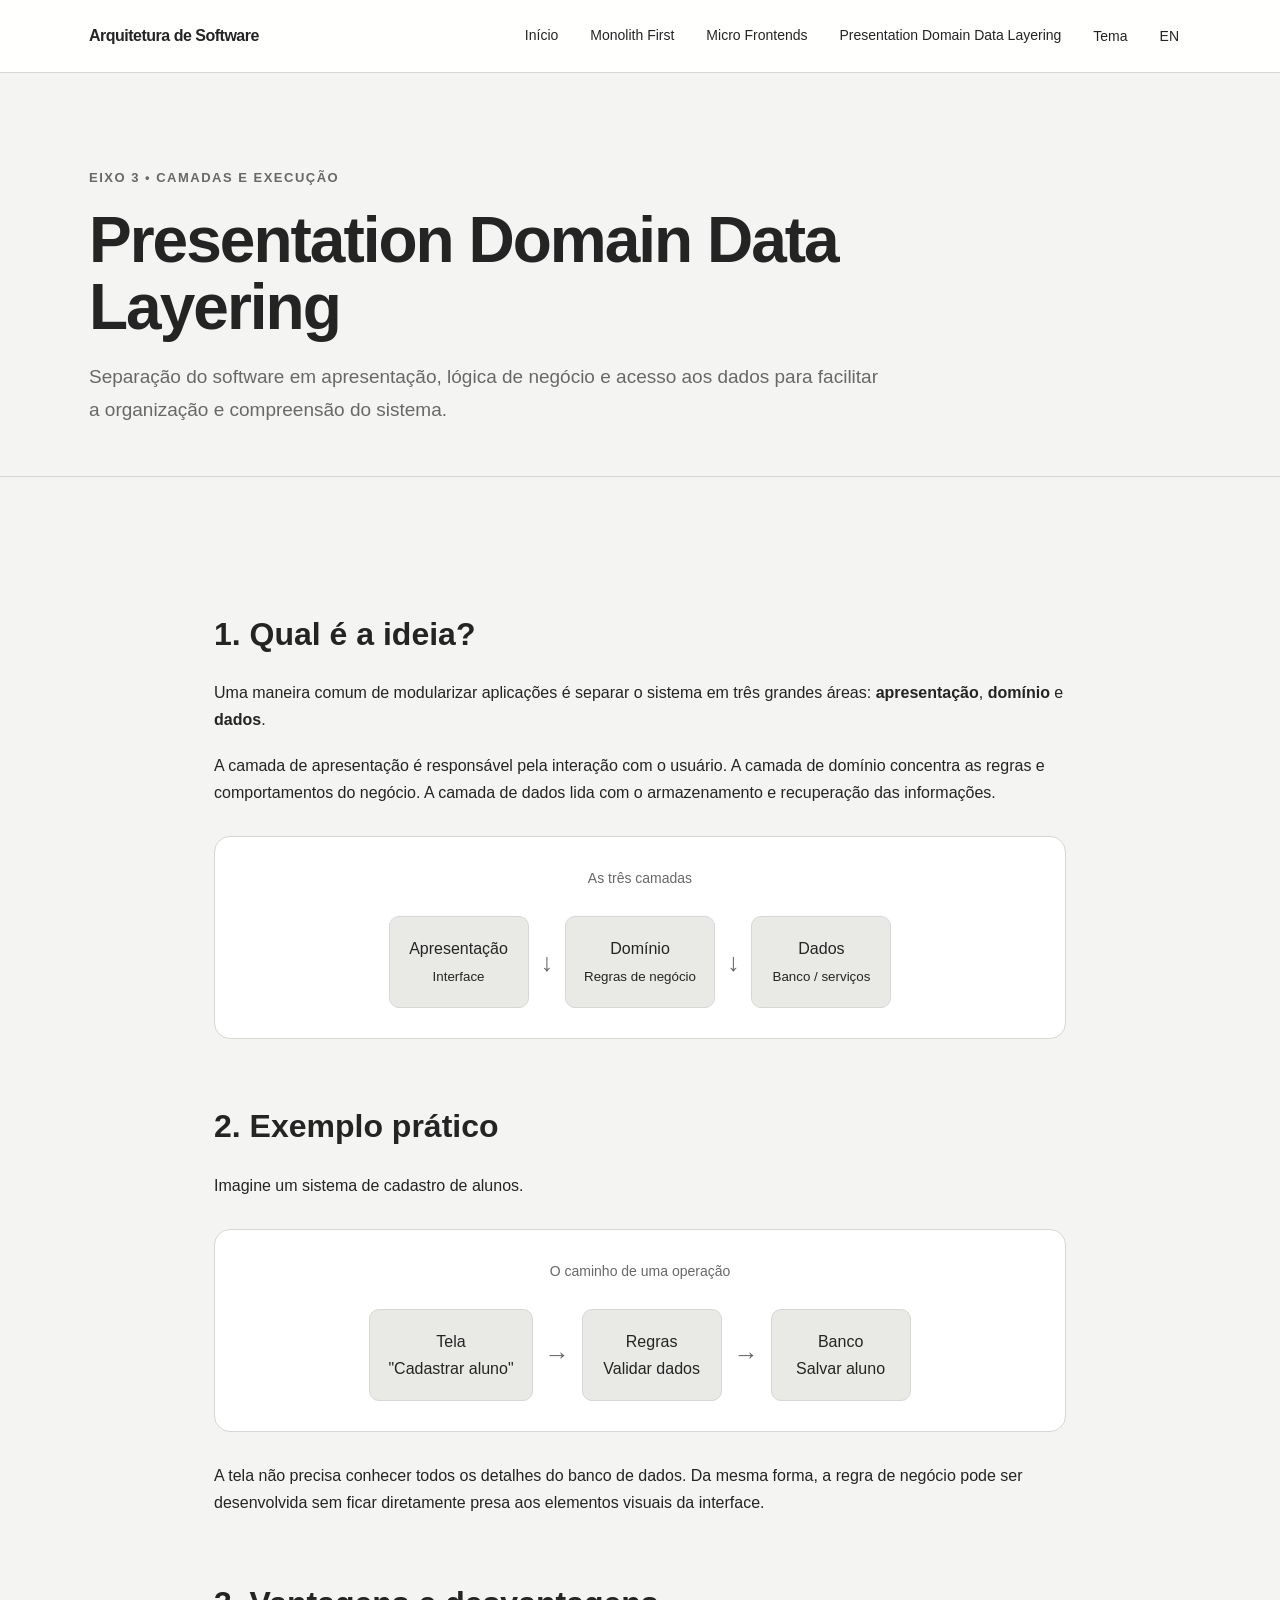
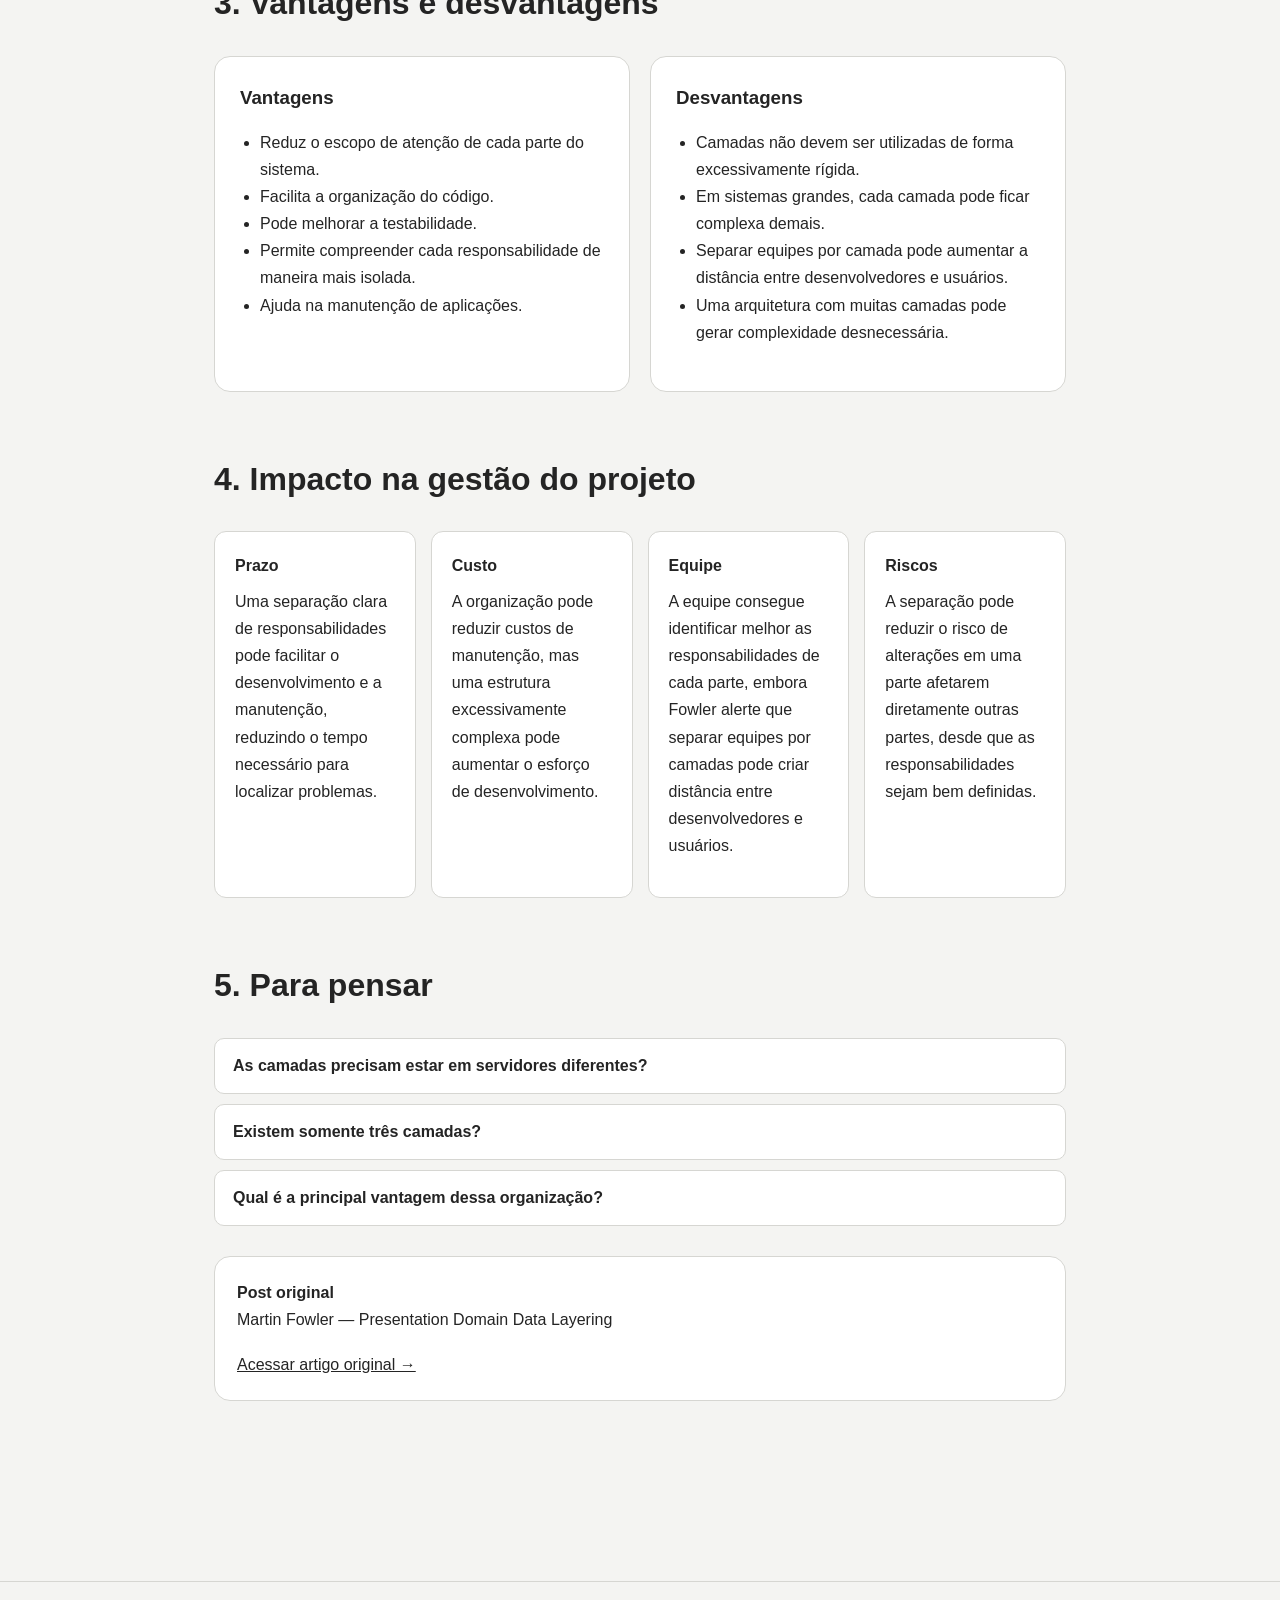
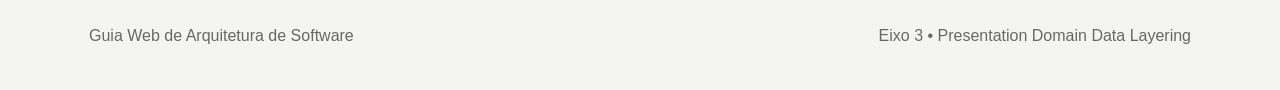
==== camadas.html @ c11b5539 "Cria guia web de arquitetura de software" ====
<!DOCTYPE html>
<html lang="pt-BR">

<head>

    <meta charset="UTF-8">

    <meta name="viewport" content="width=device-width, initial-scale=1.0">

    <title>Arquitetura em Camadas | Arquitetura de Software</title>

    <link rel="stylesheet" href="css/style.css">

</head>

<body>

<header class="navbar">

<div class="nav-container">

<a href="index.html" class="logo">
    Arquitetura de Software
</a>

<nav class="nav-links">

<a href="index.html">Início</a>

<a href="monolith-first.html">
    Monolith First
</a>

<a href="micro-frontends.html">
    Micro Frontends
</a>

<a href="camadas.html">
    Presentation Domain Data Layering
</a>

<button class="nav-button" id="themeButton">
    Tema
</button>

<button class="nav-button" id="languageButton">
    EN
</button>

</nav>

</div>

</header>


<main>

<section class="article-header">

<div class="container">

<span class="eyebrow">
    Eixo 3 • Camadas e execução
</span>

<h1>
    Presentation Domain Data Layering
</h1>

<p>
    Separação do software em apresentação, lógica de negócio e acesso
    aos dados para facilitar a organização e compreensão do sistema.
</p>

</div>

</section>


<section class="section">

<div class="container article">


<h2>
    1. Qual é a ideia?
</h2>

<p>
    Uma maneira comum de modularizar aplicações é separar o sistema em
    três grandes áreas: <strong>apresentação</strong>,
    <strong>domínio</strong> e <strong>dados</strong>.
</p>

<p>
    A camada de apresentação é responsável pela interação com o usuário.
    A camada de domínio concentra as regras e comportamentos do negócio.
    A camada de dados lida com o armazenamento e recuperação das informações.
</p>


<div class="diagram">

<div class="diagram-title">
    As três camadas
</div>

<div class="diagram-row">

<div class="diagram-box">
    Apresentação<br>
    <small>Interface</small>
</div>

<div class="arrow">
    ↓
</div>

<div class="diagram-box">
    Domínio<br>
    <small>Regras de negócio</small>
</div>

<div class="arrow">
    ↓
</div>

<div class="diagram-box">
    Dados<br>
    <small>Banco / serviços</small>
</div>

</div>

</div>


<h2>
    2. Exemplo prático
</h2>

<p>
    Imagine um sistema de cadastro de alunos.
</p>

<div class="diagram">

<div class="diagram-title">
    O caminho de uma operação
</div>

<div class="diagram-row">

<div class="diagram-box">
    Tela<br>
    "Cadastrar aluno"
</div>

<div class="arrow">
    →
</div>

<div class="diagram-box">
    Regras<br>
    Validar dados
</div>

<div class="arrow">
    →
</div>

<div class="diagram-box">
    Banco<br>
    Salvar aluno
</div>

</div>

</div>

<p>
    A tela não precisa conhecer todos os detalhes do banco de dados.
    Da mesma forma, a regra de negócio pode ser desenvolvida sem ficar
    diretamente presa aos elementos visuais da interface.
</p>


<h2>
    3. Vantagens e desvantagens
</h2>


<div class="pros-cons">

<div class="pros">

<h3>
    Vantagens
</h3>

<ul>

<li>
    Reduz o escopo de atenção de cada parte do sistema.
</li>

<li>
    Facilita a organização do código.
</li>

<li>
    Pode melhorar a testabilidade.
</li>

<li>
    Permite compreender cada responsabilidade de maneira mais isolada.
</li>

<li>
    Ajuda na manutenção de aplicações.
</li>

</ul>

</div>


<div class="cons">

<h3>
    Desvantagens
</h3>

<ul>

<li>
    Camadas não devem ser utilizadas de forma excessivamente rígida.
</li>

<li>
    Em sistemas grandes, cada camada pode ficar complexa demais.
</li>

<li>
    Separar equipes por camada pode aumentar a distância entre
    desenvolvedores e usuários.
</li>

<li>
    Uma arquitetura com muitas camadas pode gerar complexidade desnecessária.
</li>

</ul>

</div>

</div>


<h2>
    4. Impacto na gestão do projeto
</h2>

<div class="impact-grid">

<div class="impact-card">

<strong>
    Prazo
</strong>

<p>
    Uma separação clara de responsabilidades pode facilitar o desenvolvimento
    e a manutenção, reduzindo o tempo necessário para localizar problemas.
</p>

</div>


<div class="impact-card">

<strong>
    Custo
</strong>

<p>
    A organização pode reduzir custos de manutenção, mas uma estrutura
    excessivamente complexa pode aumentar o esforço de desenvolvimento.
</p>

</div>


<div class="impact-card">

<strong>
    Equipe
</strong>

<p>
    A equipe consegue identificar melhor as responsabilidades de cada parte,
    embora Fowler alerte que separar equipes por camadas pode criar distância
    entre desenvolvedores e usuários.
</p>

</div>


<div class="impact-card">

<strong>
    Riscos
</strong>

<p>
    A separação pode reduzir o risco de alterações em uma parte afetarem
    diretamente outras partes, desde que as responsabilidades sejam bem definidas.
</p>

</div>

</div>


<h2>
    5. Para pensar
</h2>

<div class="accordion">

<div class="accordion-item">

<button class="accordion-button">
    As camadas precisam estar em servidores diferentes?
</button>

<div class="accordion-content">

<p>
    Não. Fowler destaca que as camadas são principalmente uma separação
    lógica. As três podem estar executando no mesmo computador.
</p>

</div>

</div>


<div class="accordion-item">

<button class="accordion-button">
    Existem somente três camadas?
</button>

<div class="accordion-content">

<p>
    Não. É possível utilizar mais camadas. O importante é preservar uma
    separação coerente das responsabilidades e evitar complexidade sem necessidade.
</p>

</div>

</div>


<div class="accordion-item">

<button class="accordion-button">
    Qual é a principal vantagem dessa organização?
</button>

<div class="accordion-content">

<p>
    Uma das principais vantagens apontadas por Fowler é reduzir o escopo
    de atenção, permitindo que o desenvolvedor se concentre em uma parte
    do problema sem precisar considerar todas as outras ao mesmo tempo.
</p>

</div>

</div>

</div>


<div class="source-box">

<strong>
    Post original
</strong>

<p>
    Martin Fowler — Presentation Domain Data Layering
</p>

<a href="https://martinfowler.com/bliki/PresentationDomainDataLayering.html"
target="_blank">

Acessar artigo original →

</a>

</div>


</div>

</section>

</main>


<footer>

<div class="container footer-content">

<div>
    Guia Web de Arquitetura de Software
</div>

<div>
    Eixo 3 • Presentation Domain Data Layering
</div>

</div>

</footer>


<script src="js/script.js"></script>

</body>

</html>
---- css/style.css ----
:root {
    --bg: #f4f4f2;
    --surface: #ffffff;
    --surface-2: #e9e9e6;
    --text: #242424;
    --text-light: #686868;
    --border: #d6d6d2;
    --accent: #4d555c;
    --accent-dark: #30363b;
    --shadow: 0 10px 30px rgba(0, 0, 0, 0.06);
    --radius: 16px;
}

[data-theme="dark"] {
    --bg: #18191a;
    --surface: #222426;
    --surface-2: #2d3033;
    --text: #eeeeec;
    --text-light: #b8b8b4;
    --border: #404347;
    --accent: #c5c7c9;
    --accent-dark: #ffffff;
    --shadow: 0 10px 30px rgba(0, 0, 0, 0.25);
}

* {
    margin: 0;
    padding: 0;
    box-sizing: border-box;
}

html {
    scroll-behavior: smooth;
}

body {
    font-family: Arial, Helvetica, sans-serif;
    background: var(--bg);
    color: var(--text);
    line-height: 1.7;
}

a {
    color: inherit;
    text-decoration: none;
}

button {
    font-family: inherit;
}

/* NAVBAR */

.navbar {
    position: sticky;
    top: 0;
    z-index: 1000;
    background: rgba(255, 255, 255, 0.92);
    border-bottom: 1px solid var(--border);
    backdrop-filter: blur(10px);
}

[data-theme="dark"] .navbar {
    background: rgba(24, 25, 26, 0.92);
}

.nav-container {
    max-width: 1150px;
    margin: auto;
    padding: 16px 24px;
    display: flex;
    align-items: center;
    justify-content: space-between;
    gap: 20px;
}

.logo {
    font-weight: 700;
    letter-spacing: -0.5px;
}

.nav-links {
    display: flex;
    gap: 8px;
    flex-wrap: wrap;
}

.nav-links a,
.nav-button {
    border: none;
    background: transparent;
    color: var(--text);
    padding: 8px 12px;
    border-radius: 8px;
    cursor: pointer;
    font-size: 14px;
}

.nav-links a:hover,
.nav-button:hover {
    background: var(--surface-2);
}

/* CONTAINER */

.container {
    max-width: 1150px;
    margin: auto;
    padding: 0 24px;
}

/* HERO */

.hero {
    padding: 100px 0 80px;
}

.hero-content {
    max-width: 850px;
}

.eyebrow {
    display: inline-block;
    font-size: 13px;
    font-weight: 700;
    text-transform: uppercase;
    letter-spacing: 1.5px;
    color: var(--text-light);
    margin-bottom: 18px;
}

.hero h1 {
    font-size: clamp(42px, 7vw, 72px);
    line-height: 1.05;
    letter-spacing: -3px;
    margin-bottom: 25px;
}

.hero p {
    font-size: 20px;
    color: var(--text-light);
    max-width: 750px;
}

.hero-buttons {
    display: flex;
    gap: 12px;
    margin-top: 30px;
    flex-wrap: wrap;
}

/* BUTTONS */

.btn {
    display: inline-flex;
    align-items: center;
    justify-content: center;
    padding: 12px 18px;
    border-radius: 9px;
    border: 1px solid var(--border);
    transition: 0.2s;
}

.btn-primary {
    background: var(--accent-dark);
    color: white;
}

.btn-primary:hover {
    transform: translateY(-2px);
}

.btn-secondary {
    background: var(--surface);
}

.btn-secondary:hover {
    background: var(--surface-2);
}

/* CARDS */

.section {
    padding: 70px 0;
}

.section-title {
    font-size: 34px;
    letter-spacing: -1px;
    margin-bottom: 12px;
}

.section-description {
    color: var(--text-light);
    margin-bottom: 35px;
}

.cards {
    display: grid;
    grid-template-columns: repeat(3, 1fr);
    gap: 20px;
}

.card {
    background: var(--surface);
    border: 1px solid var(--border);
    border-radius: var(--radius);
    padding: 28px;
    box-shadow: var(--shadow);
    transition: 0.25s;
}

.card:hover {
    transform: translateY(-5px);
}

.card-number {
    font-size: 13px;
    color: var(--text-light);
    margin-bottom: 20px;
}

.card h3 {
    margin-bottom: 12px;
    font-size: 22px;
}

.card p {
    color: var(--text-light);
}

.card-link {
    display: inline-block;
    margin-top: 20px;
    font-weight: 700;
}

/* TAGS */

.tag {
    display: inline-block;
    background: var(--surface-2);
    border: 1px solid var(--border);
    padding: 5px 9px;
    border-radius: 100px;
    font-size: 12px;
    margin-bottom: 15px;
}

/* ARTICLE */

.article-header {
    padding: 90px 0 50px;
    border-bottom: 1px solid var(--border);
}

.article-header h1 {
    font-size: clamp(40px, 6vw, 64px);
    line-height: 1.05;
    letter-spacing: -2px;
    max-width: 850px;
}

.article-header p {
    margin-top: 20px;
    font-size: 19px;
    color: var(--text-light);
    max-width: 800px;
}

.article {
    max-width: 900px;
    margin: auto;
}

.article h2 {
    margin-top: 60px;
    margin-bottom: 18px;
    font-size: 32px;
}

.article h3 {
    margin-top: 30px;
    margin-bottom: 10px;
}

.article p {
    margin-bottom: 18px;
}

.article ul {
    margin: 15px 0 20px 25px;
}

.source-box {
    background: var(--surface);
    border: 1px solid var(--border);
    padding: 22px;
    border-radius: var(--radius);
    margin: 30px 0;
}

.source-box a {
    text-decoration: underline;
}

/* DIAGRAM */

.diagram {
    background: var(--surface);
    border: 1px solid var(--border);
    border-radius: var(--radius);
    padding: 30px;
    margin: 30px 0;
    overflow-x: auto;
}

.diagram-title {
    text-align: center;
    margin-bottom: 25px;
    color: var(--text-light);
    font-size: 14px;
}

.diagram-row {
    display: flex;
    align-items: center;
    justify-content: center;
    gap: 12px;
    min-width: 600px;
}

.diagram-box {
    background: var(--surface-2);
    border: 1px solid var(--border);
    border-radius: 10px;
    padding: 18px;
    text-align: center;
    min-width: 140px;
}

.arrow {
    font-size: 25px;
    color: var(--text-light);
}

/* IMPACT */

.impact-grid {
    display: grid;
    grid-template-columns: repeat(4, 1fr);
    gap: 15px;
    margin-top: 25px;
}

.impact-card {
    background: var(--surface);
    border: 1px solid var(--border);
    border-radius: 12px;
    padding: 20px;
}

.impact-card strong {
    display: block;
    margin-bottom: 8px;
}

/* ADVANTAGES */

.pros-cons {
    display: grid;
    grid-template-columns: 1fr 1fr;
    gap: 20px;
    margin-top: 25px;
}

.pros,
.cons {
    padding: 25px;
    border-radius: var(--radius);
    border: 1px solid var(--border);
    background: var(--surface);
}

.pros h3,
.cons h3 {
    margin-top: 0;
}

.pros ul,
.cons ul {
    margin-left: 20px;
}

/* ACCORDION */

.accordion {
    margin-top: 25px;
}

.accordion-item {
    border: 1px solid var(--border);
    border-radius: 10px;
    margin-bottom: 10px;
    overflow: hidden;
    background: var(--surface);
}

.accordion-button {
    width: 100%;
    padding: 18px;
    border: none;
    background: transparent;
    color: var(--text);
    text-align: left;
    font-size: 16px;
    font-weight: 700;
    cursor: pointer;
}

.accordion-content {
    display: none;
    padding: 0 18px 18px;
    color: var(--text-light);
}

.accordion-item.active .accordion-content {
    display: block;
}

/* FOOTER */

footer {
    margin-top: 80px;
    padding: 40px 0;
    border-top: 1px solid var(--border);
    color: var(--text-light);
}

.footer-content {
    display: flex;
    justify-content: space-between;
    gap: 20px;
}

/* RESPONSIVE */

@media (max-width: 850px) {
    .cards,
    .impact-grid {
        grid-template-columns: 1fr 1fr;
    }

    .nav-container {
        align-items: flex-start;
        flex-direction: column;
    }
}

@media (max-width: 600px) {
    .hero {
        padding: 70px 0 50px;
    }

    .cards,
    .impact-grid,
    .pros-cons {
        grid-template-columns: 1fr;
    }

    .hero h1 {
        letter-spacing: -2px;
    }

    .footer-content {
        flex-direction: column;
    }
}

[data-theme="dark"] .btn-primary {
    color: #000;
}
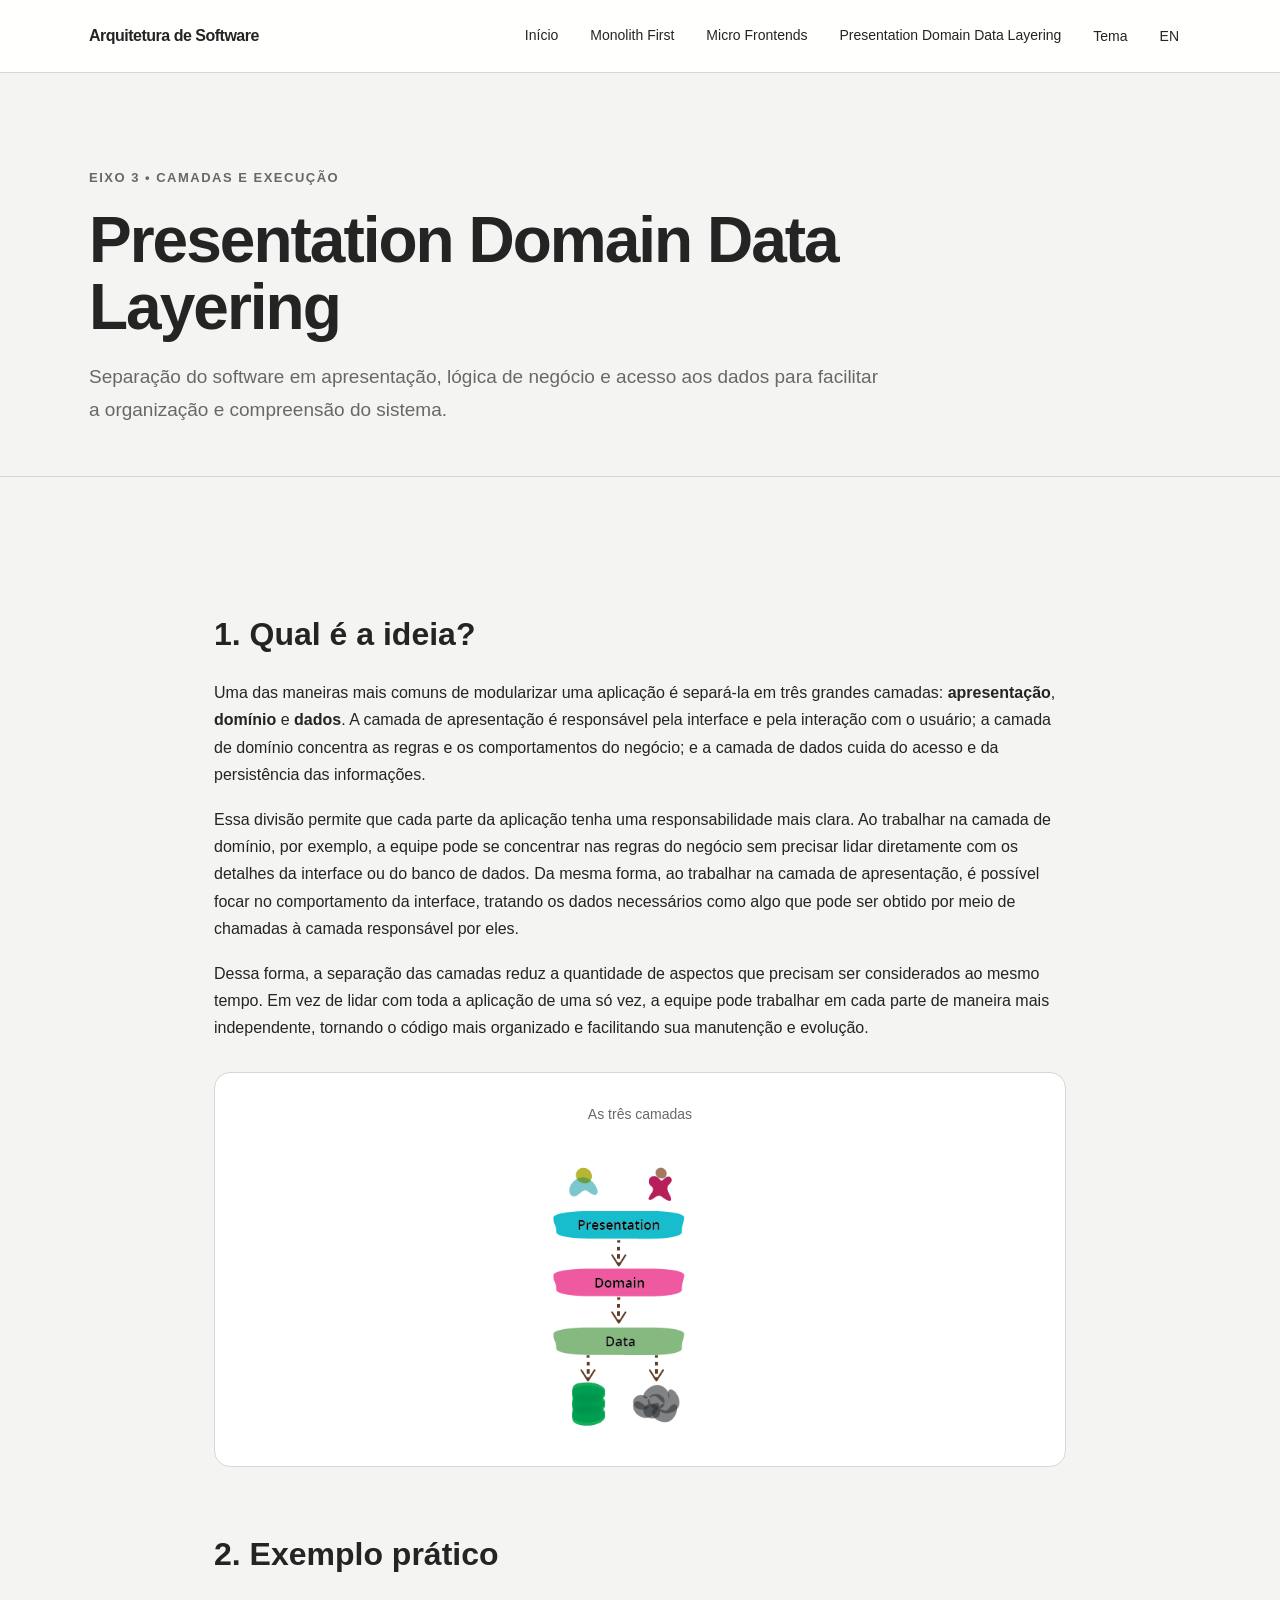
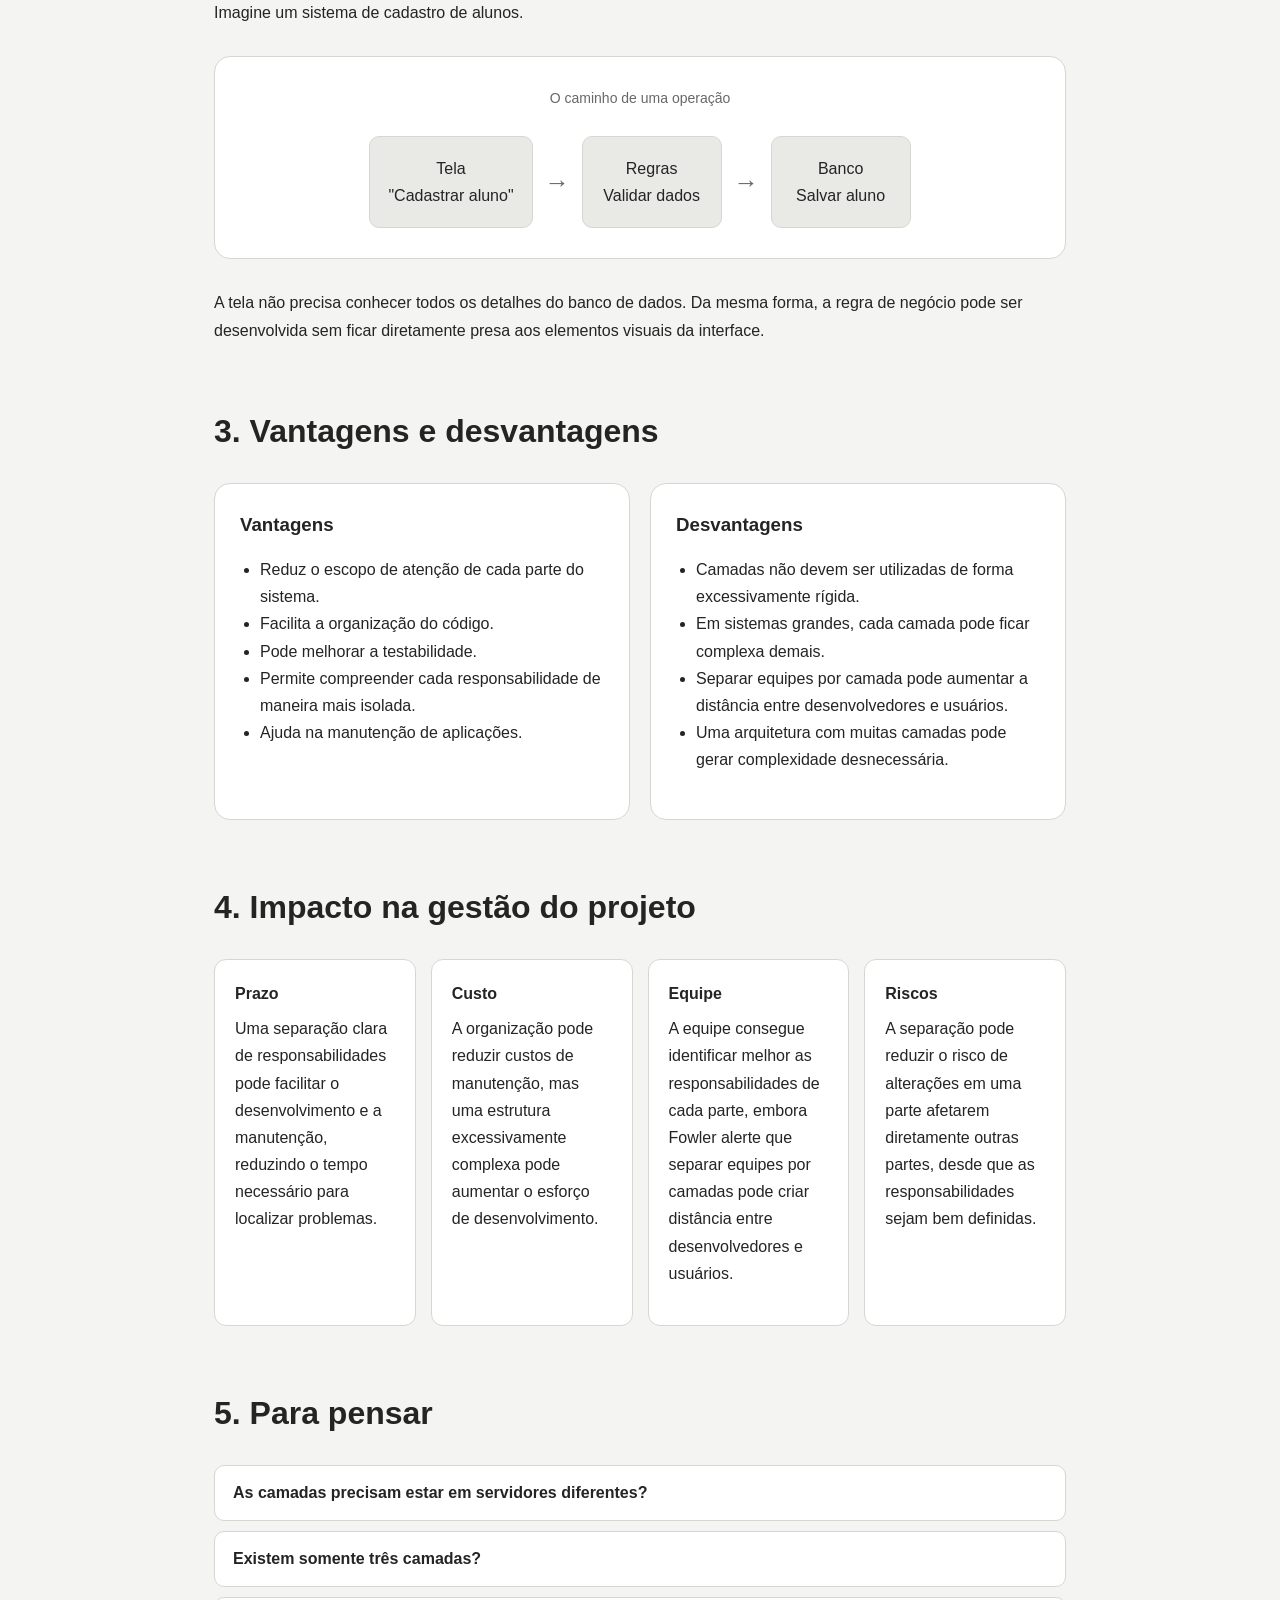
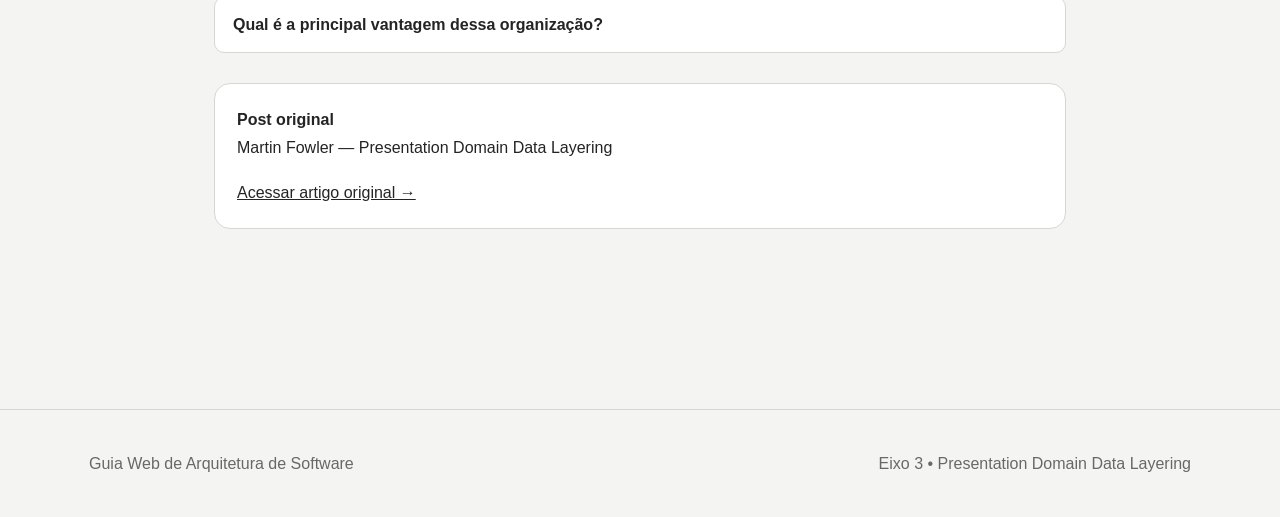
==== commit 7e7120b2: "Atualiza conteúdo e layout do site" ====
--- a/camadas.html
+++ b/camadas.html
@@ -84,55 +84,32 @@
 
 
 <h2>
-    1. Qual é a ideia?
+  1. Qual é a ideia?
 </h2>
 
 <p>
-    Uma maneira comum de modularizar aplicações é separar o sistema em
-    três grandes áreas: <strong>apresentação</strong>,
-    <strong>domínio</strong> e <strong>dados</strong>.
-</p>
-
-<p>
-    A camada de apresentação é responsável pela interação com o usuário.
-    A camada de domínio concentra as regras e comportamentos do negócio.
-    A camada de dados lida com o armazenamento e recuperação das informações.
+  Uma das maneiras mais comuns de modularizar uma aplicação é separá-la em três grandes camadas: <strong>apresentação</strong>, <strong>domínio</strong> e <strong>dados</strong>. A camada de apresentação é responsável pela interface e pela interação com o usuário; a camada de domínio concentra as regras e os comportamentos do negócio; e a camada de dados cuida do acesso e da persistência das informações.
+</p>
+
+<p>
+  Essa divisão permite que cada parte da aplicação tenha uma responsabilidade mais clara. Ao trabalhar na camada de domínio, por exemplo, a equipe pode se concentrar nas regras do negócio sem precisar lidar diretamente com os detalhes da interface ou do banco de dados. Da mesma forma, ao trabalhar na camada de apresentação, é possível focar no comportamento da interface, tratando os dados necessários como algo que pode ser obtido por meio de chamadas à camada responsável por eles.
+</p>
+
+<p>
+  Dessa forma, a separação das camadas reduz a quantidade de aspectos que precisam ser considerados ao mesmo tempo. Em vez de lidar com toda a aplicação de uma só vez, a equipe pode trabalhar em cada parte de maneira mais independente, tornando o código mais organizado e facilitando sua manutenção e evolução.
 </p>
 
 
 <div class="diagram">
-
-<div class="diagram-title">
-    As três camadas
-</div>
-
-<div class="diagram-row">
-
-<div class="diagram-box">
-    Apresentação<br>
-    <small>Interface</small>
-</div>
-
-<div class="arrow">
-    ↓
-</div>
-
-<div class="diagram-box">
-    Domínio<br>
-    <small>Regras de negócio</small>
-</div>
-
-<div class="arrow">
-    ↓
-</div>
-
-<div class="diagram-box">
-    Dados<br>
-    <small>Banco / serviços</small>
-</div>
-
-</div>
-
+    <div class="diagram-title">
+        As três camadas
+    </div>
+
+    <img 
+        src="images/camadas-arquitetura.png" 
+        alt="Diagrama das três camadas: apresentação, domínio e dados"
+        class="diagram-image"
+    >
 </div>
 
 
--- a/css/style.css
+++ b/css/style.css
@@ -479,4 +479,13 @@
 
 [data-theme="dark"] .btn-primary {
     color: #000;
+}
+
+.diagram-image {
+    display: block;
+    width: 100%;
+    max-width: 400px;
+    height: auto;
+    margin: 0 auto;
+    border-radius: 10px;
 }
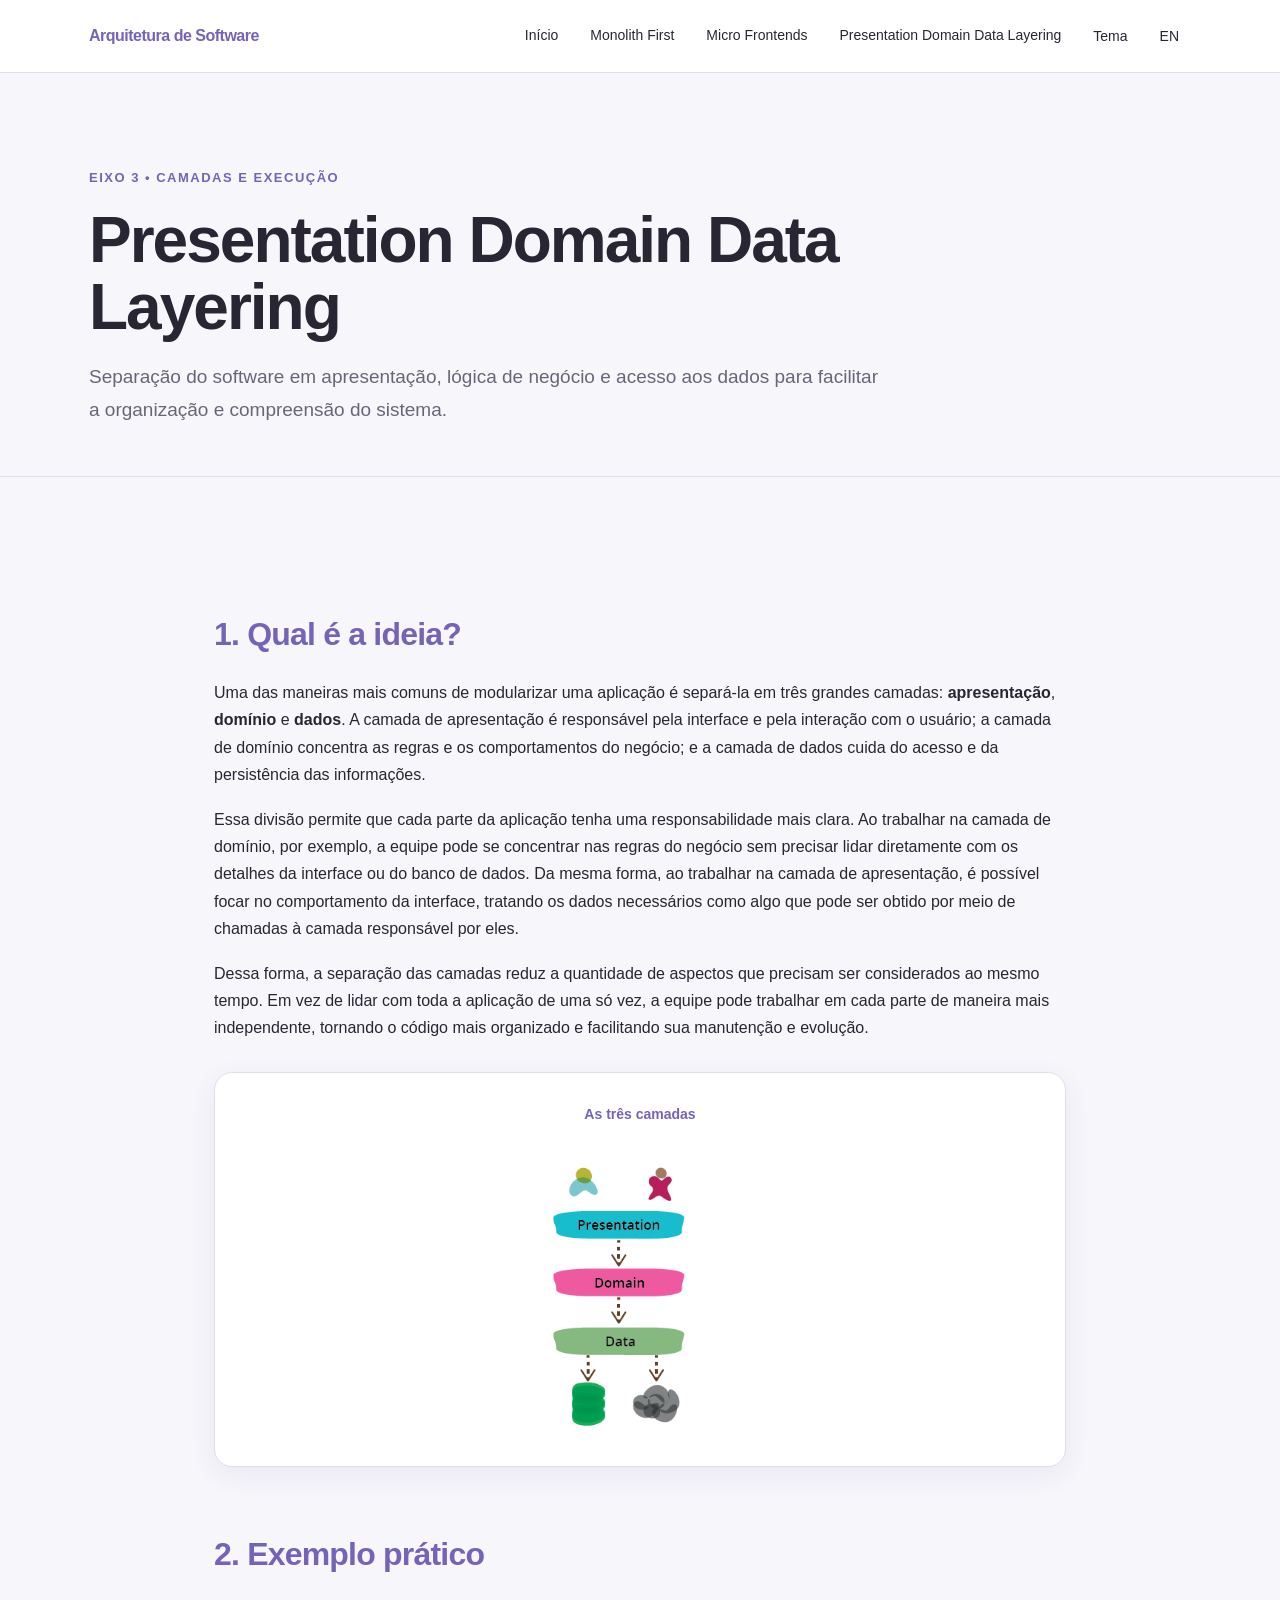
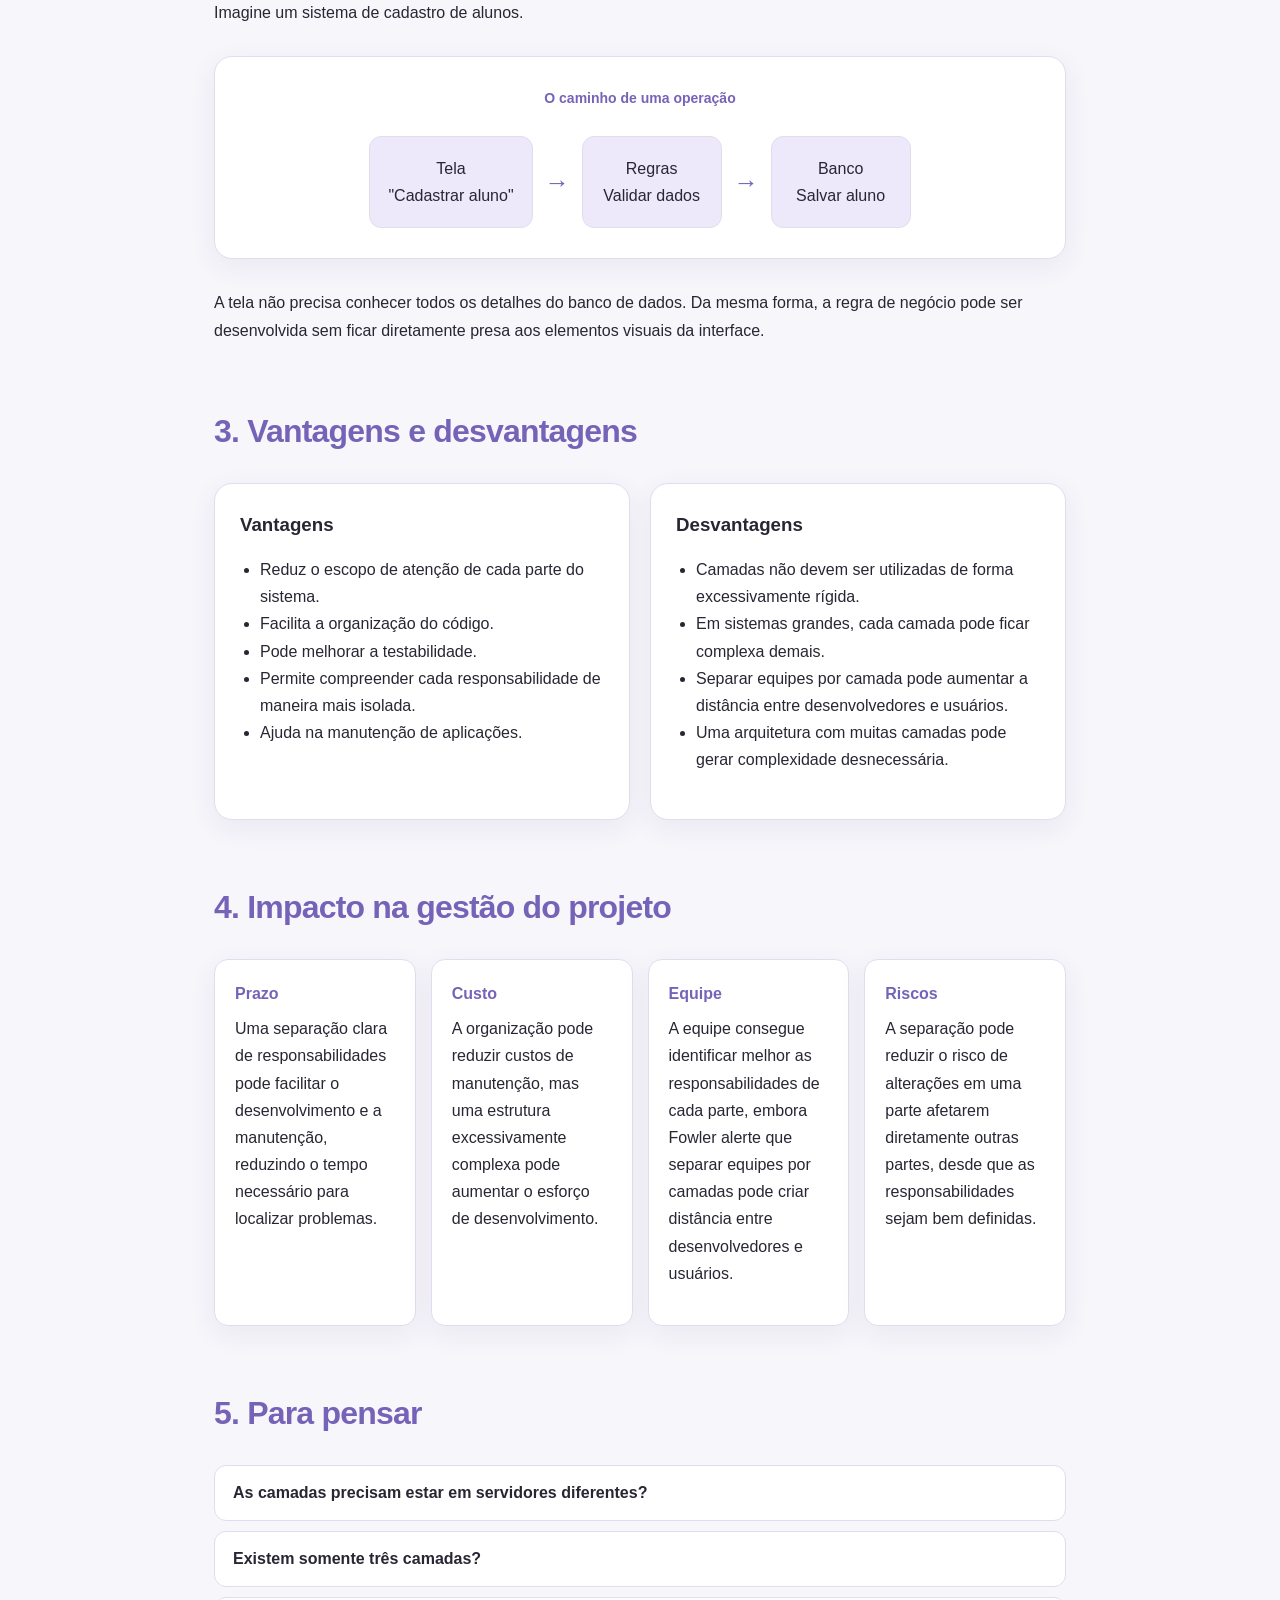
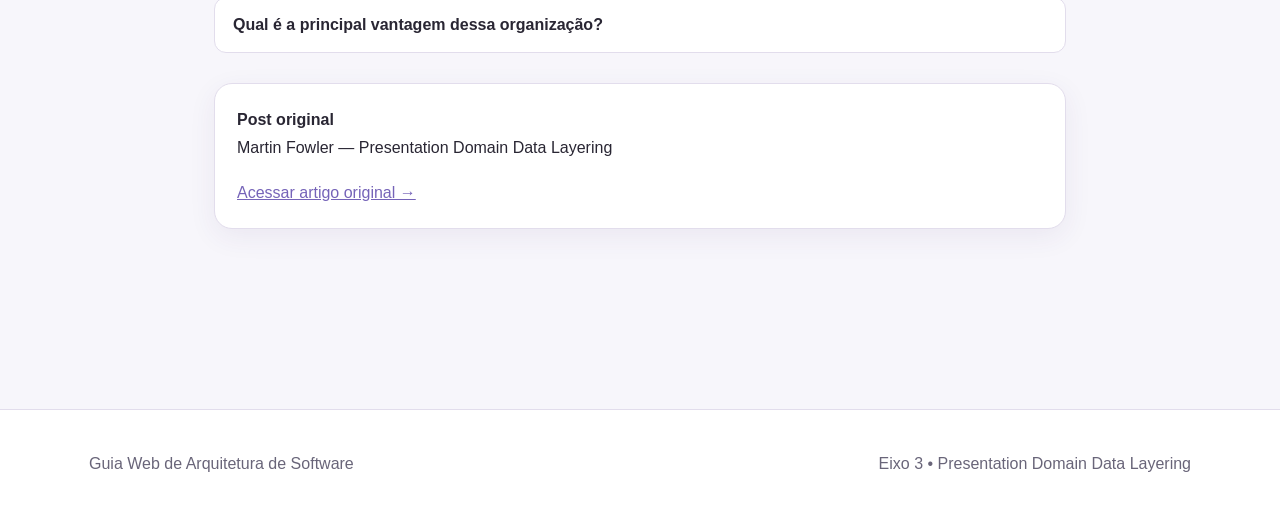
==== commit efd2f660: "Adiciona tradução para inglês" ====
--- a/camadas.html
+++ b/camadas.html
@@ -7,7 +7,11 @@
 
     <meta name="viewport" content="width=device-width, initial-scale=1.0">
 
-    <title>Arquitetura em Camadas | Arquitetura de Software</title>
+    <title
+        data-pt="Arquitetura em Camadas | Arquitetura de Software"
+        data-en="Layered Architecture | Software Architecture">
+        Arquitetura em Camadas | Arquitetura de Software
+    </title>
 
     <link rel="stylesheet" href="css/style.css">
 
@@ -25,21 +29,39 @@
 
 <nav class="nav-links">
 
-<a href="index.html">Início</a>
-
-<a href="monolith-first.html">
+<a
+    href="index.html"
+    data-pt="Início"
+    data-en="Home">
+    Início
+</a>
+
+<a
+    href="monolith-first.html"
+    data-pt="Monolith First"
+    data-en="Monolith First">
     Monolith First
 </a>
 
-<a href="micro-frontends.html">
+<a
+    href="micro-frontends.html"
+    data-pt="Micro Frontends"
+    data-en="Micro Frontends">
     Micro Frontends
 </a>
 
-<a href="camadas.html">
+<a
+    href="camadas.html"
+    data-pt="Presentation Domain Data Layering"
+    data-en="Presentation Domain Data Layering">
     Presentation Domain Data Layering
 </a>
 
-<button class="nav-button" id="themeButton">
+<button
+    class="nav-button"
+    id="themeButton"
+    data-pt="Tema"
+    data-en="Theme">
     Tema
 </button>
 
@@ -60,7 +82,10 @@
 
 <div class="container">
 
-<span class="eyebrow">
+<span
+    class="eyebrow"
+    data-pt="Eixo 3 • Camadas e execução"
+    data-en="Axis 3 • Layers and execution">
     Eixo 3 • Camadas e execução
 </span>
 
@@ -68,9 +93,10 @@
     Presentation Domain Data Layering
 </h1>
 
-<p>
-    Separação do software em apresentação, lógica de negócio e acesso
-    aos dados para facilitar a organização e compreensão do sistema.
+<p
+    data-pt="Separação do software em apresentação, lógica de negócio e acesso aos dados para facilitar a organização e compreensão do sistema."
+    data-en="Separation of software into presentation, business logic, and data access to make the system easier to organize and understand.">
+    Separação do software em apresentação, lógica de negócio e acesso aos dados para facilitar a organização e compreensão do sistema.
 </p>
 
 </div>
@@ -83,55 +109,80 @@
 <div class="container article">
 
 
-<h2>
-  1. Qual é a ideia?
+<h2
+    data-pt="1. Qual é a ideia?"
+    data-en="1. What is the idea?">
+    1. Qual é a ideia?
 </h2>
 
-<p>
-  Uma das maneiras mais comuns de modularizar uma aplicação é separá-la em três grandes camadas: <strong>apresentação</strong>, <strong>domínio</strong> e <strong>dados</strong>. A camada de apresentação é responsável pela interface e pela interação com o usuário; a camada de domínio concentra as regras e os comportamentos do negócio; e a camada de dados cuida do acesso e da persistência das informações.
-</p>
-
-<p>
-  Essa divisão permite que cada parte da aplicação tenha uma responsabilidade mais clara. Ao trabalhar na camada de domínio, por exemplo, a equipe pode se concentrar nas regras do negócio sem precisar lidar diretamente com os detalhes da interface ou do banco de dados. Da mesma forma, ao trabalhar na camada de apresentação, é possível focar no comportamento da interface, tratando os dados necessários como algo que pode ser obtido por meio de chamadas à camada responsável por eles.
-</p>
-
-<p>
-  Dessa forma, a separação das camadas reduz a quantidade de aspectos que precisam ser considerados ao mesmo tempo. Em vez de lidar com toda a aplicação de uma só vez, a equipe pode trabalhar em cada parte de maneira mais independente, tornando o código mais organizado e facilitando sua manutenção e evolução.
+<p
+    data-pt="Uma das maneiras mais comuns de modularizar uma aplicação é separá-la em três grandes camadas: <strong>apresentação</strong>, <strong>domínio</strong> e <strong>dados</strong>. A camada de apresentação é responsável pela interface e pela interação com o usuário; a camada de domínio concentra as regras e os comportamentos do negócio; e a camada de dados cuida do acesso e da persistência das informações."
+    data-en="One of the most common ways to modularize an application is to separate it into three main layers: <strong>presentation</strong>, <strong>domain</strong>, and <strong>data</strong>. The presentation layer is responsible for the interface and user interaction; the domain layer contains business rules and behaviors; and the data layer handles access to and persistence of information.">
+    Uma das maneiras mais comuns de modularizar uma aplicação é separá-la em três grandes camadas: <strong>apresentação</strong>, <strong>domínio</strong> e <strong>dados</strong>. A camada de apresentação é responsável pela interface e pela interação com o usuário; a camada de domínio concentra as regras e os comportamentos do negócio; e a camada de dados cuida do acesso e da persistência das informações.
+</p>
+
+<p
+    data-pt="Essa divisão permite que cada parte da aplicação tenha uma responsabilidade mais clara. Ao trabalhar na camada de domínio, por exemplo, a equipe pode se concentrar nas regras do negócio sem precisar lidar diretamente com os detalhes da interface ou do banco de dados. Da mesma forma, ao trabalhar na camada de apresentação, é possível focar no comportamento da interface, tratando os dados necessários como algo que pode ser obtido por meio de chamadas à camada responsável por eles."
+    data-en="This division gives each part of the application a clearer responsibility. When working on the domain layer, for example, the team can focus on business rules without having to deal directly with interface or database details. Likewise, when working on the presentation layer, the team can focus on interface behavior and treat the required data as something that can be obtained through calls to the responsible layer.">
+    Essa divisão permite que cada parte da aplicação tenha uma responsabilidade mais clara. Ao trabalhar na camada de domínio, por exemplo, a equipe pode se concentrar nas regras do negócio sem precisar lidar diretamente com os detalhes da interface ou do banco de dados. Da mesma forma, ao trabalhar na camada de apresentação, é possível focar no comportamento da interface, tratando os dados necessários como algo que pode ser obtido por meio de chamadas à camada responsável por eles.
+</p>
+
+<p
+    data-pt="Dessa forma, a separação das camadas reduz a quantidade de aspectos que precisam ser considerados ao mesmo tempo. Em vez de lidar com toda a aplicação de uma só vez, a equipe pode trabalhar em cada parte de maneira mais independente, tornando o código mais organizado e facilitando sua manutenção e evolução."
+    data-en="In this way, separating the layers reduces the number of aspects that need to be considered at the same time. Instead of dealing with the entire application at once, the team can work on each part more independently, making the code more organized and facilitating maintenance and evolution.">
+    Dessa forma, a separação das camadas reduz a quantidade de aspectos que precisam ser considerados ao mesmo tempo. Em vez de lidar com toda a aplicação de uma só vez, a equipe pode trabalhar em cada parte de maneira mais independente, tornando o código mais organizado e facilitando sua manutenção e evolução.
 </p>
 
 
 <div class="diagram">
-    <div class="diagram-title">
+
+    <div
+        class="diagram-title"
+        data-pt="As três camadas"
+        data-en="The three layers">
         As três camadas
     </div>
 
-    <img 
-        src="images/camadas-arquitetura.png" 
+    <img
+        src="images/camadas-arquitetura.png"
         alt="Diagrama das três camadas: apresentação, domínio e dados"
         class="diagram-image"
     >
-</div>
-
-
-<h2>
+
+</div>
+
+
+<h2
+    data-pt="2. Exemplo prático"
+    data-en="2. Practical example">
     2. Exemplo prático
 </h2>
 
-<p>
+<p
+    data-pt="Imagine um sistema de cadastro de alunos."
+    data-en="Imagine a student registration system.">
     Imagine um sistema de cadastro de alunos.
 </p>
 
+
 <div class="diagram">
 
-<div class="diagram-title">
+<div
+    class="diagram-title"
+    data-pt="O caminho de uma operação"
+    data-en="The path of an operation">
     O caminho de uma operação
 </div>
 
 <div class="diagram-row">
 
 <div class="diagram-box">
-    Tela<br>
-    "Cadastrar aluno"
+    <span
+        data-pt="Tela<br>&quot;Cadastrar aluno&quot;"
+        data-en="Interface<br>&quot;Register student&quot;">
+        Tela<br>
+        "Cadastrar aluno"
+    </span>
 </div>
 
 <div class="arrow">
@@ -139,8 +190,12 @@
 </div>
 
 <div class="diagram-box">
-    Regras<br>
-    Validar dados
+    <span
+        data-pt="Regras<br>Validar dados"
+        data-en="Rules<br>Validate data">
+        Regras<br>
+        Validar dados
+    </span>
 </div>
 
 <div class="arrow">
@@ -148,22 +203,31 @@
 </div>
 
 <div class="diagram-box">
-    Banco<br>
-    Salvar aluno
-</div>
-
-</div>
-
-</div>
-
-<p>
+    <span
+        data-pt="Banco<br>Salvar aluno"
+        data-en="Database<br>Save student">
+        Banco<br>
+        Salvar aluno
+    </span>
+</div>
+
+</div>
+
+</div>
+
+
+<p
+    data-pt="A tela não precisa conhecer todos os detalhes do banco de dados. Da mesma forma, a regra de negócio pode ser desenvolvida sem ficar diretamente presa aos elementos visuais da interface."
+    data-en="The interface does not need to know all the details of the database. Likewise, business rules can be developed without being directly tied to the visual elements of the interface.">
     A tela não precisa conhecer todos os detalhes do banco de dados.
     Da mesma forma, a regra de negócio pode ser desenvolvida sem ficar
     diretamente presa aos elementos visuais da interface.
 </p>
 
 
-<h2>
+<h2
+    data-pt="3. Vantagens e desvantagens"
+    data-en="3. Advantages and disadvantages">
     3. Vantagens e desvantagens
 </h2>
 
@@ -172,29 +236,41 @@
 
 <div class="pros">
 
-<h3>
+<h3
+    data-pt="Vantagens"
+    data-en="Advantages">
     Vantagens
 </h3>
 
 <ul>
 
-<li>
+<li
+    data-pt="Reduz o escopo de atenção de cada parte do sistema."
+    data-en="Reduces the scope of attention for each part of the system.">
     Reduz o escopo de atenção de cada parte do sistema.
 </li>
 
-<li>
+<li
+    data-pt="Facilita a organização do código."
+    data-en="Makes code organization easier.">
     Facilita a organização do código.
 </li>
 
-<li>
+<li
+    data-pt="Pode melhorar a testabilidade."
+    data-en="Can improve testability.">
     Pode melhorar a testabilidade.
 </li>
 
-<li>
+<li
+    data-pt="Permite compreender cada responsabilidade de maneira mais isolada."
+    data-en="Allows each responsibility to be understood more independently.">
     Permite compreender cada responsabilidade de maneira mais isolada.
 </li>
 
-<li>
+<li
+    data-pt="Ajuda na manutenção de aplicações."
+    data-en="Helps with application maintenance.">
     Ajuda na manutenção de aplicações.
 </li>
 
@@ -205,26 +281,36 @@
 
 <div class="cons">
 
-<h3>
+<h3
+    data-pt="Desvantagens"
+    data-en="Disadvantages">
     Desvantagens
 </h3>
 
 <ul>
 
-<li>
+<li
+    data-pt="Camadas não devem ser utilizadas de forma excessivamente rígida."
+    data-en="Layers should not be used in an excessively rigid way.">
     Camadas não devem ser utilizadas de forma excessivamente rígida.
 </li>
 
-<li>
+<li
+    data-pt="Em sistemas grandes, cada camada pode ficar complexa demais."
+    data-en="In large systems, each layer can become too complex.">
     Em sistemas grandes, cada camada pode ficar complexa demais.
 </li>
 
-<li>
+<li
+    data-pt="Separar equipes por camada pode aumentar a distância entre desenvolvedores e usuários."
+    data-en="Separating teams by layer can increase the distance between developers and users.">
     Separar equipes por camada pode aumentar a distância entre
     desenvolvedores e usuários.
 </li>
 
-<li>
+<li
+    data-pt="Uma arquitetura com muitas camadas pode gerar complexidade desnecessária."
+    data-en="An architecture with too many layers can create unnecessary complexity.">
     Uma arquitetura com muitas camadas pode gerar complexidade desnecessária.
 </li>
 
@@ -235,19 +321,27 @@
 </div>
 
 
-<h2>
+<h2
+    data-pt="4. Impacto na gestão do projeto"
+    data-en="4. Impact on project management">
     4. Impacto na gestão do projeto
 </h2>
 
+
 <div class="impact-grid">
 
+
 <div class="impact-card">
 
-<strong>
+<strong
+    data-pt="Prazo"
+    data-en="Deadline">
     Prazo
 </strong>
 
-<p>
+<p
+    data-pt="Uma separação clara de responsabilidades pode facilitar o desenvolvimento e a manutenção, reduzindo o tempo necessário para localizar problemas."
+    data-en="A clear separation of responsibilities can facilitate development and maintenance, reducing the time needed to locate problems.">
     Uma separação clara de responsabilidades pode facilitar o desenvolvimento
     e a manutenção, reduzindo o tempo necessário para localizar problemas.
 </p>
@@ -257,11 +351,15 @@
 
 <div class="impact-card">
 
-<strong>
+<strong
+    data-pt="Custo"
+    data-en="Cost">
     Custo
 </strong>
 
-<p>
+<p
+    data-pt="A organização pode reduzir custos de manutenção, mas uma estrutura excessivamente complexa pode aumentar o esforço de desenvolvimento."
+    data-en="The organization can reduce maintenance costs, but an excessively complex structure can increase development effort.">
     A organização pode reduzir custos de manutenção, mas uma estrutura
     excessivamente complexa pode aumentar o esforço de desenvolvimento.
 </p>
@@ -271,11 +369,15 @@
 
 <div class="impact-card">
 
-<strong>
+<strong
+    data-pt="Equipe"
+    data-en="Team">
     Equipe
 </strong>
 
-<p>
+<p
+    data-pt="A equipe consegue identificar melhor as responsabilidades de cada parte, embora Fowler alerte que separar equipes por camadas pode criar distância entre desenvolvedores e usuários."
+    data-en="The team can better identify the responsibilities of each part, although Fowler warns that separating teams by layers can create distance between developers and users.">
     A equipe consegue identificar melhor as responsabilidades de cada parte,
     embora Fowler alerte que separar equipes por camadas pode criar distância
     entre desenvolvedores e usuários.
@@ -286,11 +388,15 @@
 
 <div class="impact-card">
 
-<strong>
+<strong
+    data-pt="Riscos"
+    data-en="Risks">
     Riscos
 </strong>
 
-<p>
+<p
+    data-pt="A separação pode reduzir o risco de alterações em uma parte afetarem diretamente outras partes, desde que as responsabilidades sejam bem definidas."
+    data-en="The separation can reduce the risk of changes in one part directly affecting other parts, as long as responsibilities are clearly defined.">
     A separação pode reduzir o risco de alterações em uma parte afetarem
     diretamente outras partes, desde que as responsabilidades sejam bem definidas.
 </p>
@@ -300,21 +406,30 @@
 </div>
 
 
-<h2>
+<h2
+    data-pt="5. Para pensar"
+    data-en="5. Questions to consider">
     5. Para pensar
 </h2>
 
+
 <div class="accordion">
 
+
 <div class="accordion-item">
 
-<button class="accordion-button">
+<button
+    class="accordion-button"
+    data-pt="As camadas precisam estar em servidores diferentes?"
+    data-en="Do the layers need to be on different servers?">
     As camadas precisam estar em servidores diferentes?
 </button>
 
 <div class="accordion-content">
 
-<p>
+<p
+    data-pt="Não. Fowler destaca que as camadas são principalmente uma separação lógica. As três podem estar executando no mesmo computador."
+    data-en="No. Fowler emphasizes that layers are mainly a logical separation. All three can run on the same computer.">
     Não. Fowler destaca que as camadas são principalmente uma separação
     lógica. As três podem estar executando no mesmo computador.
 </p>
@@ -326,13 +441,18 @@
 
 <div class="accordion-item">
 
-<button class="accordion-button">
+<button
+    class="accordion-button"
+    data-pt="Existem somente três camadas?"
+    data-en="Are there only three layers?">
     Existem somente três camadas?
 </button>
 
 <div class="accordion-content">
 
-<p>
+<p
+    data-pt="Não. É possível utilizar mais camadas. O importante é preservar uma separação coerente das responsabilidades e evitar complexidade sem necessidade."
+    data-en="No. It is possible to use more layers. The important thing is to maintain a coherent separation of responsibilities and avoid unnecessary complexity.">
     Não. É possível utilizar mais camadas. O importante é preservar uma
     separação coerente das responsabilidades e evitar complexidade sem necessidade.
 </p>
@@ -344,13 +464,18 @@
 
 <div class="accordion-item">
 
-<button class="accordion-button">
+<button
+    class="accordion-button"
+    data-pt="Qual é a principal vantagem dessa organização?"
+    data-en="What is the main advantage of this organization?">
     Qual é a principal vantagem dessa organização?
 </button>
 
 <div class="accordion-content">
 
-<p>
+<p
+    data-pt="Uma das principais vantagens apontadas por Fowler é reduzir o escopo de atenção, permitindo que o desenvolvedor se concentre em uma parte do problema sem precisar considerar todas as outras ao mesmo tempo."
+    data-en="One of the main advantages pointed out by Fowler is reducing the scope of attention, allowing developers to focus on one part of the problem without having to consider all the others at the same time.">
     Uma das principais vantagens apontadas por Fowler é reduzir o escopo
     de atenção, permitindo que o desenvolvedor se concentre em uma parte
     do problema sem precisar considerar todas as outras ao mesmo tempo.
@@ -365,7 +490,9 @@
 
 <div class="source-box">
 
-<strong>
+<strong
+    data-pt="Post original"
+    data-en="Original post">
     Post original
 </strong>
 
@@ -373,11 +500,12 @@
     Martin Fowler — Presentation Domain Data Layering
 </p>
 
-<a href="https://martinfowler.com/bliki/PresentationDomainDataLayering.html"
-target="_blank">
-
-Acessar artigo original →
-
+<a
+    href="https://martinfowler.com/bliki/PresentationDomainDataLayering.html"
+    target="_blank"
+    data-pt="Acessar artigo original →"
+    data-en="Access original article →">
+    Acessar artigo original →
 </a>
 
 </div>
@@ -394,11 +522,15 @@
 
 <div class="container footer-content">
 
-<div>
+<div
+    data-pt="Guia Web de Arquitetura de Software"
+    data-en="Software Architecture Web Guide">
     Guia Web de Arquitetura de Software
 </div>
 
-<div>
+<div
+    data-pt="Eixo 3 • Presentation Domain Data Layering"
+    data-en="Axis 3 • Presentation Domain Data Layering">
     Eixo 3 • Presentation Domain Data Layering
 </div>
 
--- a/css/style.css
+++ b/css/style.css
@@ -1,26 +1,27 @@
+
 :root {
-    --bg: #f4f4f2;
-    --surface: #ffffff;
-    --surface-2: #e9e9e6;
-    --text: #242424;
-    --text-light: #686868;
-    --border: #d6d6d2;
-    --accent: #4d555c;
-    --accent-dark: #30363b;
-    --shadow: 0 10px 30px rgba(0, 0, 0, 0.06);
-    --radius: 16px;
+    --bg: #F7F6FB;
+    --surface: #FFFFFF;
+    --surface-2: #EDE8FA;
+    --text: #292633;
+    --text-light: #696579;
+    --border: #E2DDEC;
+    --accent: #7563B8;
+    --accent-dark: #5D4A9B;
+    --shadow: 0 8px 28px rgba(65, 49, 112, 0.07);
+    --radius: 18px;
 }
 
 [data-theme="dark"] {
-    --bg: #18191a;
-    --surface: #222426;
-    --surface-2: #2d3033;
-    --text: #eeeeec;
-    --text-light: #b8b8b4;
-    --border: #404347;
-    --accent: #c5c7c9;
-    --accent-dark: #ffffff;
-    --shadow: 0 10px 30px rgba(0, 0, 0, 0.25);
+    --bg: #17151E;
+    --surface: #211E2B;
+    --surface-2: #302A40;
+    --text: #F2EFFA;
+    --text-light: #BDB6CE;
+    --border: #40384F;
+    --accent: #A997EF;
+    --accent-dark: #C0B3FF;
+    --shadow: 0 8px 28px rgba(0, 0, 0, 0.22);
 }
 
 * {
@@ -61,7 +62,7 @@
 }
 
 [data-theme="dark"] .navbar {
-    background: rgba(24, 25, 26, 0.92);
+    background: rgba(23, 21, 30, 0.94);
 }
 
 .nav-container {
@@ -75,8 +76,9 @@
 }
 
 .logo {
-    font-weight: 700;
+    font-weight: 800;
     letter-spacing: -0.5px;
+    color: var(--accent);
 }
 
 .nav-links {
@@ -94,11 +96,13 @@
     border-radius: 8px;
     cursor: pointer;
     font-size: 14px;
+    transition: background 0.2s, color 0.2s;
 }
 
 .nav-links a:hover,
 .nav-button:hover {
     background: var(--surface-2);
+    color: var(--accent);
 }
 
 /* CONTAINER */
@@ -125,14 +129,14 @@
     font-weight: 700;
     text-transform: uppercase;
     letter-spacing: 1.5px;
-    color: var(--text-light);
+    color: var(--accent);
     margin-bottom: 18px;
 }
 
 .hero h1 {
     font-size: clamp(42px, 7vw, 72px);
     line-height: 1.05;
-    letter-spacing: -3px;
+    letter-spacing: -2.5px;
     margin-bottom: 25px;
 }
 
@@ -140,6 +144,7 @@
     font-size: 20px;
     color: var(--text-light);
     max-width: 750px;
+    line-height: 1.8;
 }
 
 .hero-buttons {
@@ -156,29 +161,48 @@
     align-items: center;
     justify-content: center;
     padding: 12px 18px;
-    border-radius: 9px;
-    border: 1px solid var(--border);
-    transition: 0.2s;
+    border-radius: 10px;
+    border: 1px solid var(--border);
+    font-weight: 600;
+    transition: transform 0.2s, box-shadow 0.2s,
+                background 0.2s;
 }
 
 .btn-primary {
+    background: var(--accent);
+    color: #FFFFFF;
+    border-color: var(--accent);
+    box-shadow: 0 5px 14px rgba(117, 99, 184, 0.2);
+}
+
+.btn-primary:hover {
     background: var(--accent-dark);
-    color: white;
-}
-
-.btn-primary:hover {
+    border-color: var(--accent-dark);
+    color: #FFFFFF;
     transform: translateY(-2px);
+    box-shadow: 0 8px 20px rgba(117, 99, 184, 0.25);
+}
+
+[data-theme="dark"] .btn-primary {
+    color: #211832;
+}
+
+[data-theme="dark"] .btn-primary:hover {
+    color: #211832;
 }
 
 .btn-secondary {
     background: var(--surface);
+    border-color: var(--border);
 }
 
 .btn-secondary:hover {
     background: var(--surface-2);
-}
-
-/* CARDS */
+    border-color: var(--accent);
+    transform: translateY(-2px);
+}
+
+/* SECTIONS */
 
 .section {
     padding: 70px 0;
@@ -186,18 +210,21 @@
 
 .section-title {
     font-size: 34px;
-    letter-spacing: -1px;
+    letter-spacing: -0.8px;
     margin-bottom: 12px;
 }
 
 .section-description {
     color: var(--text-light);
     margin-bottom: 35px;
-}
+    line-height: 1.8;
+}
+
+/* CARDS */
 
 .cards {
     display: grid;
-    grid-template-columns: repeat(3, 1fr);
+    grid-template-columns: repeat(3, minmax(0, 1fr));
     gap: 20px;
 }
 
@@ -207,16 +234,21 @@
     border-radius: var(--radius);
     padding: 28px;
     box-shadow: var(--shadow);
-    transition: 0.25s;
+    transition: transform 0.25s ease,
+                box-shadow 0.25s ease,
+                border-color 0.25s ease;
 }
 
 .card:hover {
     transform: translateY(-5px);
+    border-color: var(--accent);
+    box-shadow: 0 14px 32px rgba(65, 49, 112, 0.12);
 }
 
 .card-number {
     font-size: 13px;
-    color: var(--text-light);
+    color: var(--accent);
+    font-weight: 700;
     margin-bottom: 20px;
 }
 
@@ -233,6 +265,12 @@
     display: inline-block;
     margin-top: 20px;
     font-weight: 700;
+    color: var(--accent);
+    transition: color 0.2s;
+}
+
+.card-link:hover {
+    color: var(--accent-dark);
 }
 
 /* TAGS */
@@ -240,10 +278,12 @@
 .tag {
     display: inline-block;
     background: var(--surface-2);
+    color: var(--accent);
     border: 1px solid var(--border);
     padding: 5px 9px;
     border-radius: 100px;
     font-size: 12px;
+    font-weight: 600;
     margin-bottom: 15px;
 }
 
@@ -277,6 +317,8 @@
     margin-top: 60px;
     margin-bottom: 18px;
     font-size: 32px;
+    letter-spacing: -0.8px;
+    color: var(--accent);
 }
 
 .article h3 {
@@ -298,10 +340,12 @@
     padding: 22px;
     border-radius: var(--radius);
     margin: 30px 0;
+    box-shadow: var(--shadow);
 }
 
 .source-box a {
     text-decoration: underline;
+    color: var(--accent);
 }
 
 /* DIAGRAM */
@@ -313,13 +357,15 @@
     padding: 30px;
     margin: 30px 0;
     overflow-x: auto;
+    box-shadow: var(--shadow);
 }
 
 .diagram-title {
     text-align: center;
     margin-bottom: 25px;
-    color: var(--text-light);
+    color: var(--accent);
     font-size: 14px;
+    font-weight: 600;
 }
 
 .diagram-row {
@@ -333,22 +379,28 @@
 .diagram-box {
     background: var(--surface-2);
     border: 1px solid var(--border);
-    border-radius: 10px;
+    border-radius: 12px;
     padding: 18px;
     text-align: center;
     min-width: 140px;
+    transition: border-color 0.2s, background 0.2s;
+}
+
+.diagram-box:hover {
+    border-color: var(--accent);
+    background: var(--surface);
 }
 
 .arrow {
     font-size: 25px;
-    color: var(--text-light);
+    color: var(--accent);
 }
 
 /* IMPACT */
 
 .impact-grid {
     display: grid;
-    grid-template-columns: repeat(4, 1fr);
+    grid-template-columns: repeat(4, minmax(0, 1fr));
     gap: 15px;
     margin-top: 25px;
 }
@@ -356,13 +408,15 @@
 .impact-card {
     background: var(--surface);
     border: 1px solid var(--border);
-    border-radius: 12px;
+    border-radius: 14px;
     padding: 20px;
+    box-shadow: var(--shadow);
 }
 
 .impact-card strong {
     display: block;
     margin-bottom: 8px;
+    color: var(--accent);
 }
 
 /* ADVANTAGES */
@@ -380,6 +434,7 @@
     border-radius: var(--radius);
     border: 1px solid var(--border);
     background: var(--surface);
+    box-shadow: var(--shadow);
 }
 
 .pros h3,
@@ -400,10 +455,16 @@
 
 .accordion-item {
     border: 1px solid var(--border);
-    border-radius: 10px;
+    border-radius: 12px;
     margin-bottom: 10px;
     overflow: hidden;
     background: var(--surface);
+    transition: border-color 0.2s;
+}
+
+.accordion-item:hover,
+.accordion-item.active {
+    border-color: var(--accent);
 }
 
 .accordion-button {
@@ -416,6 +477,11 @@
     font-size: 16px;
     font-weight: 700;
     cursor: pointer;
+    transition: color 0.2s;
+}
+
+.accordion-button:hover {
+    color: var(--accent);
 }
 
 .accordion-content {
@@ -434,6 +500,7 @@
     margin-top: 80px;
     padding: 40px 0;
     border-top: 1px solid var(--border);
+    background: var(--surface);
     color: var(--text-light);
 }
 
@@ -443,43 +510,7 @@
     gap: 20px;
 }
 
-/* RESPONSIVE */
-
-@media (max-width: 850px) {
-    .cards,
-    .impact-grid {
-        grid-template-columns: 1fr 1fr;
-    }
-
-    .nav-container {
-        align-items: flex-start;
-        flex-direction: column;
-    }
-}
-
-@media (max-width: 600px) {
-    .hero {
-        padding: 70px 0 50px;
-    }
-
-    .cards,
-    .impact-grid,
-    .pros-cons {
-        grid-template-columns: 1fr;
-    }
-
-    .hero h1 {
-        letter-spacing: -2px;
-    }
-
-    .footer-content {
-        flex-direction: column;
-    }
-}
-
-[data-theme="dark"] .btn-primary {
-    color: #000;
-}
+/* IMAGENS DE DIAGRAMAS */
 
 .diagram-image {
     display: block;
@@ -487,5 +518,150 @@
     max-width: 400px;
     height: auto;
     margin: 0 auto;
-    border-radius: 10px;
-}+    border-radius: 12px;
+}
+
+/* INTEGRANTES */
+
+.integrantes-cards {
+    display: grid;
+    grid-template-columns: repeat(2, minmax(0, 1fr));
+    gap: 20px;
+    width: 100%;
+    max-width: 1100px;
+    margin: 0 auto;
+}
+
+.integrante-card {
+    display: flex;
+    flex-direction: row;
+    align-items: center;
+    gap: 24px;
+    min-width: 0;
+    padding: 24px;
+    min-height: 180px;
+    box-sizing: border-box;
+    border-radius: var(--radius);
+}
+
+.integrante-foto {
+    width: 120px;
+    height: 120px;
+    min-width: 120px;
+    object-fit: cover;
+    object-position: center;
+    border-radius: 50%;
+    border: 3px solid var(--accent);
+    box-sizing: border-box;
+}
+
+.integrante-card h3 {
+    margin: 0;
+    font-size: 20px;
+    line-height: 1.4;
+    overflow-wrap: anywhere;
+    min-width: 0;
+}
+
+@media (max-width: 850px) {
+    .integrantes-cards {
+        grid-template-columns: 1fr;
+    }
+}
+
+@media (max-width: 600px) {
+    .integrante-card {
+        gap: 16px;
+        padding: 18px;
+        min-height: 140px;
+    }
+
+    .integrante-foto {
+        width: 90px;
+        height: 90px;
+        min-width: 90px;
+    }
+
+    .integrante-card h3 {
+        font-size: 17px;
+    }
+}
+
+/* RESPONSIVE */
+
+@media (max-width: 850px) {
+    .cards,
+    .impact-grid {
+        grid-template-columns: repeat(2, minmax(0, 1fr));
+    }
+
+    .nav-container {
+        align-items: flex-start;
+        flex-direction: column;
+    }
+
+    .integrantes-cards {
+        grid-template-columns: 1fr;
+    }
+
+    .integrante-card h3 {
+        white-space: normal;
+    }
+}
+
+@media (max-width: 600px) {
+    .hero {
+        padding: 70px 0 50px;
+    }
+
+    .cards,
+    .impact-grid,
+    .pros-cons {
+        grid-template-columns: 1fr;
+    }
+
+    .hero h1 {
+        letter-spacing: -2px;
+    }
+
+    .section-title {
+        font-size: 29px;
+    }
+
+    .footer-content {
+        flex-direction: column;
+    }
+
+    .integrante-card {
+        gap: 16px;
+        padding: 20px;
+    }
+
+    .integrante-foto {
+        width: 95px;
+        height: 95px;
+        min-width: 95px;
+    }
+
+    .integrante-card h3 {
+        font-size: 18px;
+    }
+}
+
+/* ACESSIBILIDADE */
+
+a:focus-visible,
+button:focus-visible {
+    outline: 3px solid var(--accent);
+    outline-offset: 3px;
+}
+
+@media (prefers-reduced-motion: reduce) {
+    *,
+    *::before,
+    *::after {
+        scroll-behavior: auto !important;
+        transition-duration: 0.01ms !important;
+        animation-duration: 0.01ms !important;
+    }
+}
